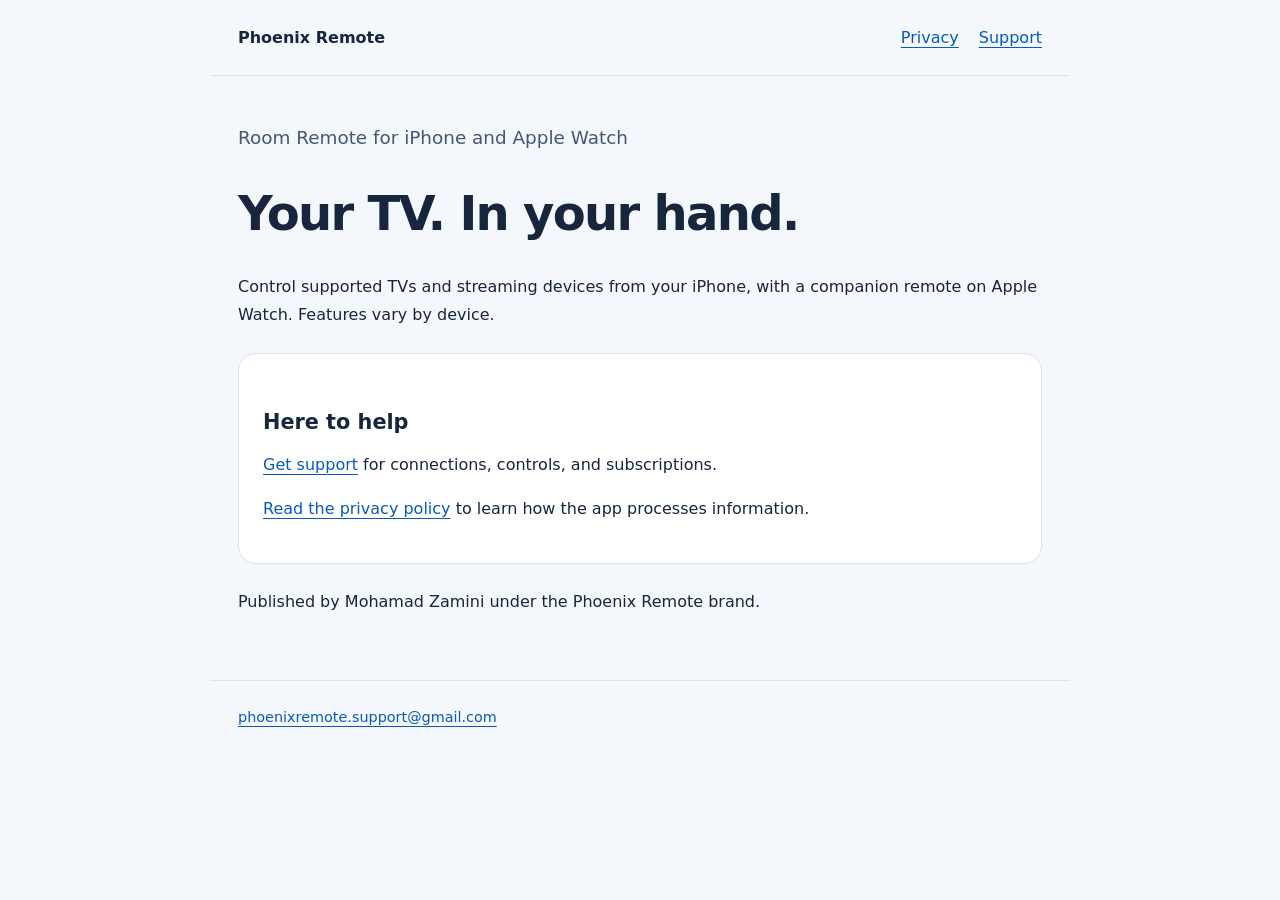
==== index.html @ 037aec6d "Publish Phoenix Remote privacy policy and support site" ====
<!doctype html><html lang="en"><head><meta charset="utf-8"><meta name="viewport" content="width=device-width,initial-scale=1"><title>Phoenix Remote — Room Remote Support</title><link rel="stylesheet" href="style.css"></head><body><header><strong>Phoenix Remote</strong><nav aria-label="Main"><a href="privacy.html">Privacy</a><a href="support.html">Support</a></nav></header><main><p class="intro">Room Remote for iPhone and Apple Watch</p><h1>Your TV. In your hand.</h1><p>Control supported TVs and streaming devices from your iPhone, with a companion remote on Apple Watch. Features vary by device.</p><div class="card"><h2>Here to help</h2><p><a href="support.html">Get support</a> for connections, controls, and subscriptions.</p><p><a href="privacy.html">Read the privacy policy</a> to learn how the app processes information.</p></div><p>Published by Mohamad Zamini under the Phoenix Remote brand.</p></main><footer><a href="mailto:phoenixremote.support@gmail.com">phoenixremote.support@gmail.com</a></footer></body></html>
---- style.css ----
:root{color-scheme:light;font-family:system-ui,-apple-system,sans-serif;color:#17263c;background:#f4f7fc}*{box-sizing:border-box}body{margin:0}header,main,footer{max-width:860px;margin:auto;padding:28px}header{display:flex;justify-content:space-between;gap:20px;flex-wrap:wrap;border-bottom:1px solid #dce3ed}nav{display:flex;gap:20px}a{color:#075abb;text-underline-offset:4px}h1{font-size:clamp(2rem,6vw,3rem);line-height:1.12;letter-spacing:-.035em}h2{font-size:1.3rem;margin-top:2rem}p,li{line-height:1.75}main{padding-bottom:48px}.intro{font-size:1.15rem;color:#455772}.card{background:white;padding:24px;border:1px solid #dce3ed;border-radius:18px;margin:24px 0}footer{border-top:1px solid #dce3ed;font-size:.9rem;color:#455772}a:focus-visible{outline:3px solid #009de0;outline-offset:4px}
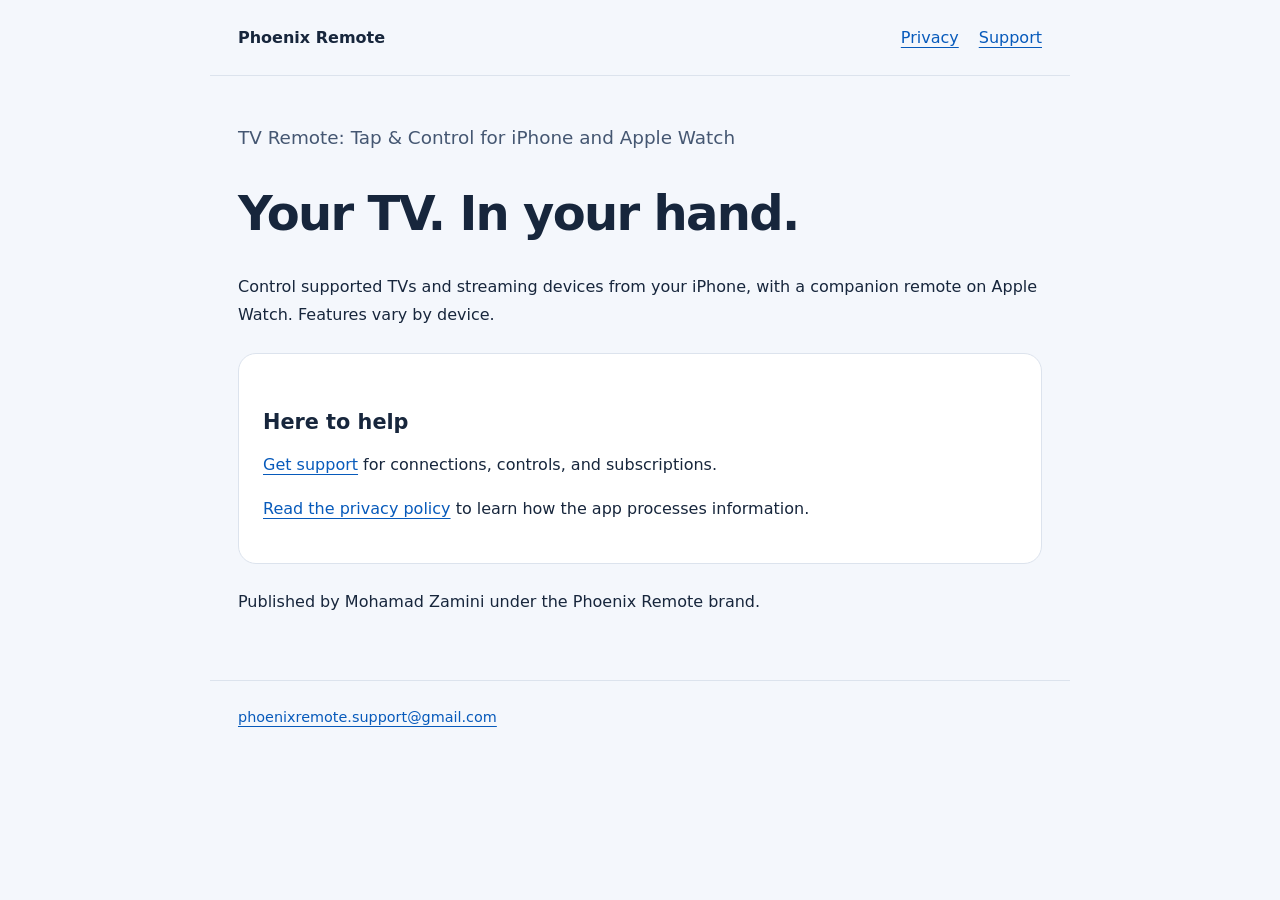
==== commit 42809eb2: "Use accepted TV Remote: Tap & Control app name" ====
--- a/index.html
+++ b/index.html
@@ -1 +1 @@
-<!doctype html><html lang="en"><head><meta charset="utf-8"><meta name="viewport" content="width=device-width,initial-scale=1"><title>Phoenix Remote — Room Remote Support</title><link rel="stylesheet" href="style.css"></head><body><header><strong>Phoenix Remote</strong><nav aria-label="Main"><a href="privacy.html">Privacy</a><a href="support.html">Support</a></nav></header><main><p class="intro">Room Remote for iPhone and Apple Watch</p><h1>Your TV. In your hand.</h1><p>Control supported TVs and streaming devices from your iPhone, with a companion remote on Apple Watch. Features vary by device.</p><div class="card"><h2>Here to help</h2><p><a href="support.html">Get support</a> for connections, controls, and subscriptions.</p><p><a href="privacy.html">Read the privacy policy</a> to learn how the app processes information.</p></div><p>Published by Mohamad Zamini under the Phoenix Remote brand.</p></main><footer><a href="mailto:phoenixremote.support@gmail.com">phoenixremote.support@gmail.com</a></footer></body></html>
+<!doctype html><html lang="en"><head><meta charset="utf-8"><meta name="viewport" content="width=device-width,initial-scale=1"><title>Phoenix Remote — TV Remote: Tap &amp; Control Support</title><link rel="stylesheet" href="style.css"></head><body><header><strong>Phoenix Remote</strong><nav aria-label="Main"><a href="privacy.html">Privacy</a><a href="support.html">Support</a></nav></header><main><p class="intro">TV Remote: Tap &amp; Control for iPhone and Apple Watch</p><h1>Your TV. In your hand.</h1><p>Control supported TVs and streaming devices from your iPhone, with a companion remote on Apple Watch. Features vary by device.</p><div class="card"><h2>Here to help</h2><p><a href="support.html">Get support</a> for connections, controls, and subscriptions.</p><p><a href="privacy.html">Read the privacy policy</a> to learn how the app processes information.</p></div><p>Published by Mohamad Zamini under the Phoenix Remote brand.</p></main><footer><a href="mailto:phoenixremote.support@gmail.com">phoenixremote.support@gmail.com</a></footer></body></html>
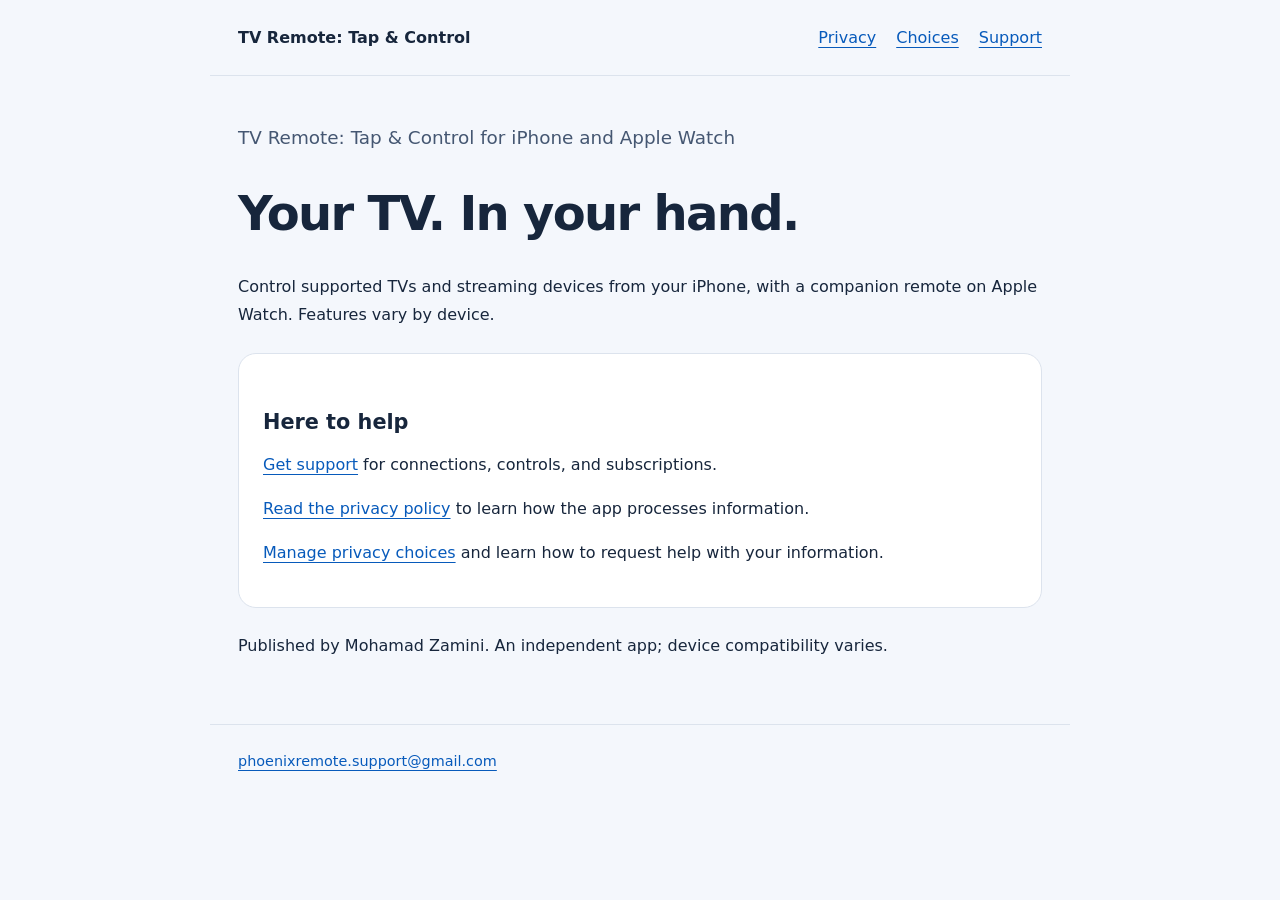
==== commit 78749c58: "Update privacy policy, privacy choices, and subscription support" ====
--- a/index.html
+++ b/index.html
@@ -1 +1 @@
-<!doctype html><html lang="en"><head><meta charset="utf-8"><meta name="viewport" content="width=device-width,initial-scale=1"><title>Phoenix Remote — TV Remote: Tap &amp; Control Support</title><link rel="stylesheet" href="style.css"></head><body><header><strong>Phoenix Remote</strong><nav aria-label="Main"><a href="privacy.html">Privacy</a><a href="support.html">Support</a></nav></header><main><p class="intro">TV Remote: Tap &amp; Control for iPhone and Apple Watch</p><h1>Your TV. In your hand.</h1><p>Control supported TVs and streaming devices from your iPhone, with a companion remote on Apple Watch. Features vary by device.</p><div class="card"><h2>Here to help</h2><p><a href="support.html">Get support</a> for connections, controls, and subscriptions.</p><p><a href="privacy.html">Read the privacy policy</a> to learn how the app processes information.</p></div><p>Published by Mohamad Zamini under the Phoenix Remote brand.</p></main><footer><a href="mailto:phoenixremote.support@gmail.com">phoenixremote.support@gmail.com</a></footer></body></html>
+<!doctype html><html lang="en"><head><meta charset="utf-8"><meta name="viewport" content="width=device-width,initial-scale=1"><title>TV Remote: Tap &amp; Control — Support &amp; Privacy</title><link rel="stylesheet" href="style.css"></head><body><header><strong>TV Remote: Tap &amp; Control</strong><nav aria-label="Main"><a href="privacy.html">Privacy</a><a href="privacy-choices.html">Choices</a><a href="support.html">Support</a></nav></header><main><p class="intro">TV Remote: Tap &amp; Control for iPhone and Apple Watch</p><h1>Your TV. In your hand.</h1><p>Control supported TVs and streaming devices from your iPhone, with a companion remote on Apple Watch. Features vary by device.</p><div class="card"><h2>Here to help</h2><p><a href="support.html">Get support</a> for connections, controls, and subscriptions.</p><p><a href="privacy.html">Read the privacy policy</a> to learn how the app processes information.</p><p><a href="privacy-choices.html">Manage privacy choices</a> and learn how to request help with your information.</p></div><p>Published by Mohamad Zamini. An independent app; device compatibility varies.</p></main><footer><a href="mailto:phoenixremote.support@gmail.com">phoenixremote.support@gmail.com</a></footer></body></html>
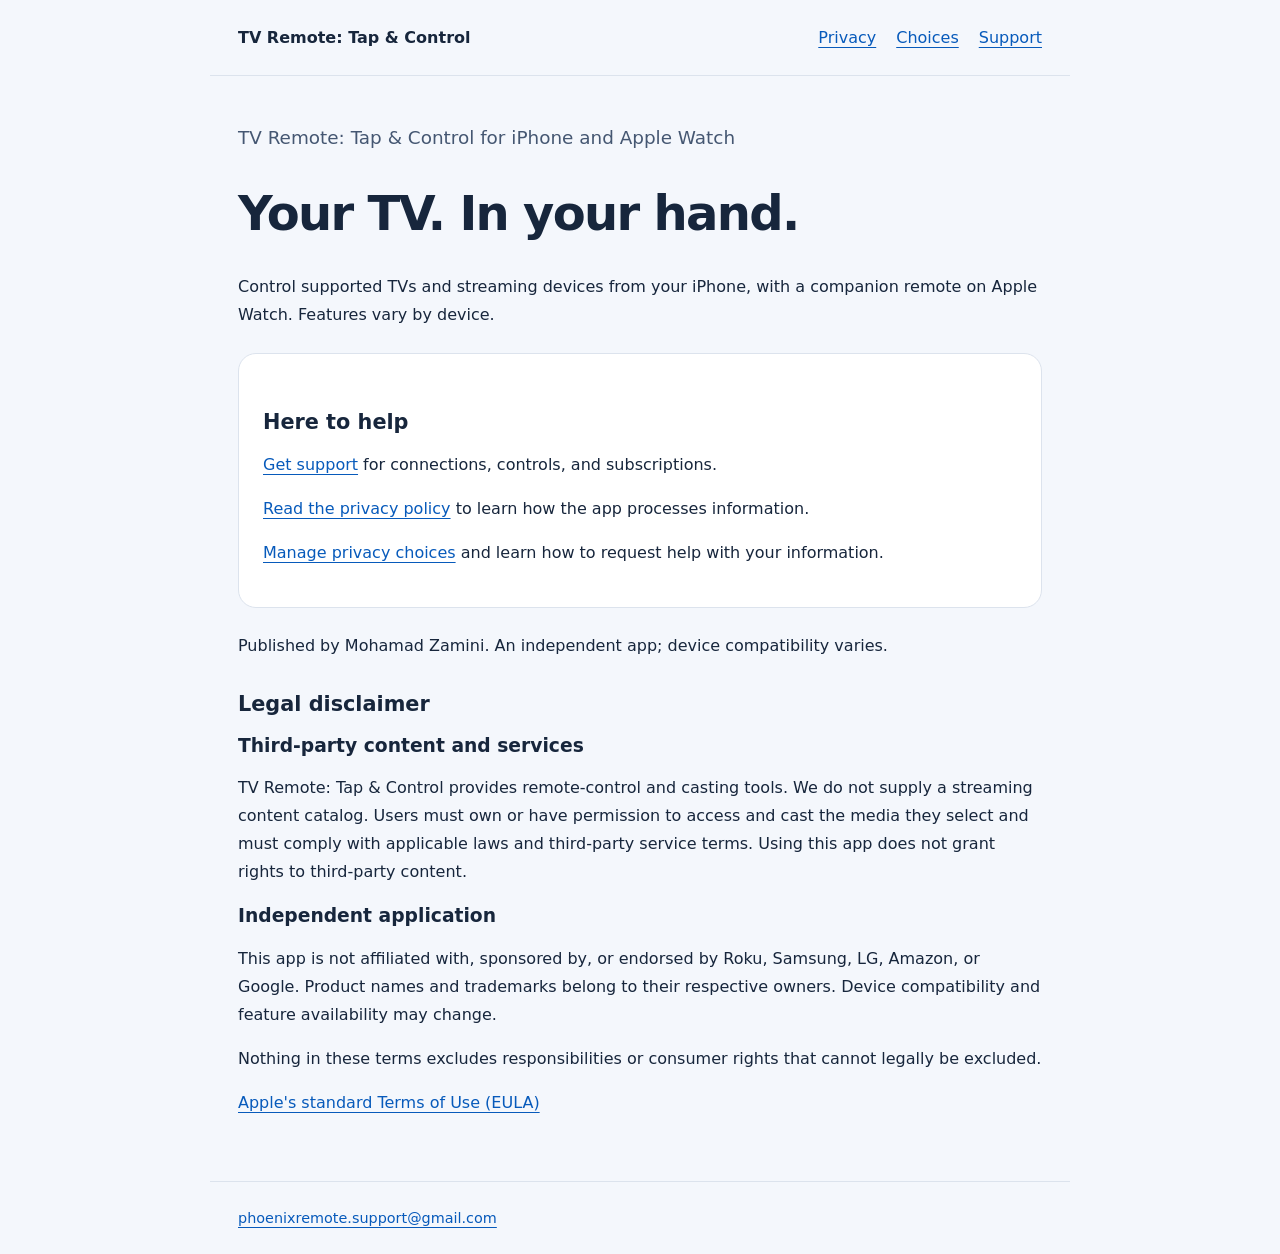
==== commit e5dc9bfc: "Clarify media rights and independent app disclaimer Added legal disclaimer section to clarify third-" ====
--- a/index.html
+++ b/index.html
@@ -1 +1,9 @@
-<!doctype html><html lang="en"><head><meta charset="utf-8"><meta name="viewport" content="width=device-width,initial-scale=1"><title>TV Remote: Tap &amp; Control — Support &amp; Privacy</title><link rel="stylesheet" href="style.css"></head><body><header><strong>TV Remote: Tap &amp; Control</strong><nav aria-label="Main"><a href="privacy.html">Privacy</a><a href="privacy-choices.html">Choices</a><a href="support.html">Support</a></nav></header><main><p class="intro">TV Remote: Tap &amp; Control for iPhone and Apple Watch</p><h1>Your TV. In your hand.</h1><p>Control supported TVs and streaming devices from your iPhone, with a companion remote on Apple Watch. Features vary by device.</p><div class="card"><h2>Here to help</h2><p><a href="support.html">Get support</a> for connections, controls, and subscriptions.</p><p><a href="privacy.html">Read the privacy policy</a> to learn how the app processes information.</p><p><a href="privacy-choices.html">Manage privacy choices</a> and learn how to request help with your information.</p></div><p>Published by Mohamad Zamini. An independent app; device compatibility varies.</p></main><footer><a href="mailto:phoenixremote.support@gmail.com">phoenixremote.support@gmail.com</a></footer></body></html>
+<!doctype html><html lang="en"><head><meta charset="utf-8"><meta name="viewport" content="width=device-width,initial-scale=1"><title>TV Remote: Tap &amp; Control — Support &amp; Privacy</title><link rel="stylesheet" href="style.css"></head><body><header><strong>TV Remote: Tap &amp; Control</strong><nav aria-label="Main"><a href="privacy.html">Privacy</a><a href="privacy-choices.html">Choices</a><a href="support.html">Support</a></nav></header><main><p class="intro">TV Remote: Tap &amp; Control for iPhone and Apple Watch</p><h1>Your TV. In your hand.</h1><p>Control supported TVs and streaming devices from your iPhone, with a companion remote on Apple Watch. Features vary by device.</p><div class="card"><h2>Here to help</h2><p><a href="support.html">Get support</a> for connections, controls, and subscriptions.</p><p><a href="privacy.html">Read the privacy policy</a> to learn how the app processes information.</p><p><a href="privacy-choices.html">Manage privacy choices</a> and learn how to request help with your information.</p></div><p>Published by Mohamad Zamini. An independent app; device compatibility varies.</p><section id="legal-disclaimer" aria-labelledby="legal-heading">
+<h2 id="legal-heading">Legal disclaimer</h2>
+<h3>Third-party content and services</h3>
+<p>TV Remote: Tap &amp; Control provides remote-control and casting tools. We do not supply a streaming content catalog. Users must own or have permission to access and cast the media they select and must comply with applicable laws and third-party service terms. Using this app does not grant rights to third-party content.</p>
+<h3>Independent application</h3>
+<p>This app is not affiliated with, sponsored by, or endorsed by Roku, Samsung, LG, Amazon, or Google. Product names and trademarks belong to their respective owners. Device compatibility and feature availability may change.</p>
+<p>Nothing in these terms excludes responsibilities or consumer rights that cannot legally be excluded.</p>
+<p><a href="https://www.apple.com/legal/internet-services/itunes/dev/stdeula/">Apple's standard Terms of Use (EULA)</a></p>
+</section></main><footer><a href="mailto:phoenixremote.support@gmail.com">phoenixremote.support@gmail.com</a></footer></body></html>
